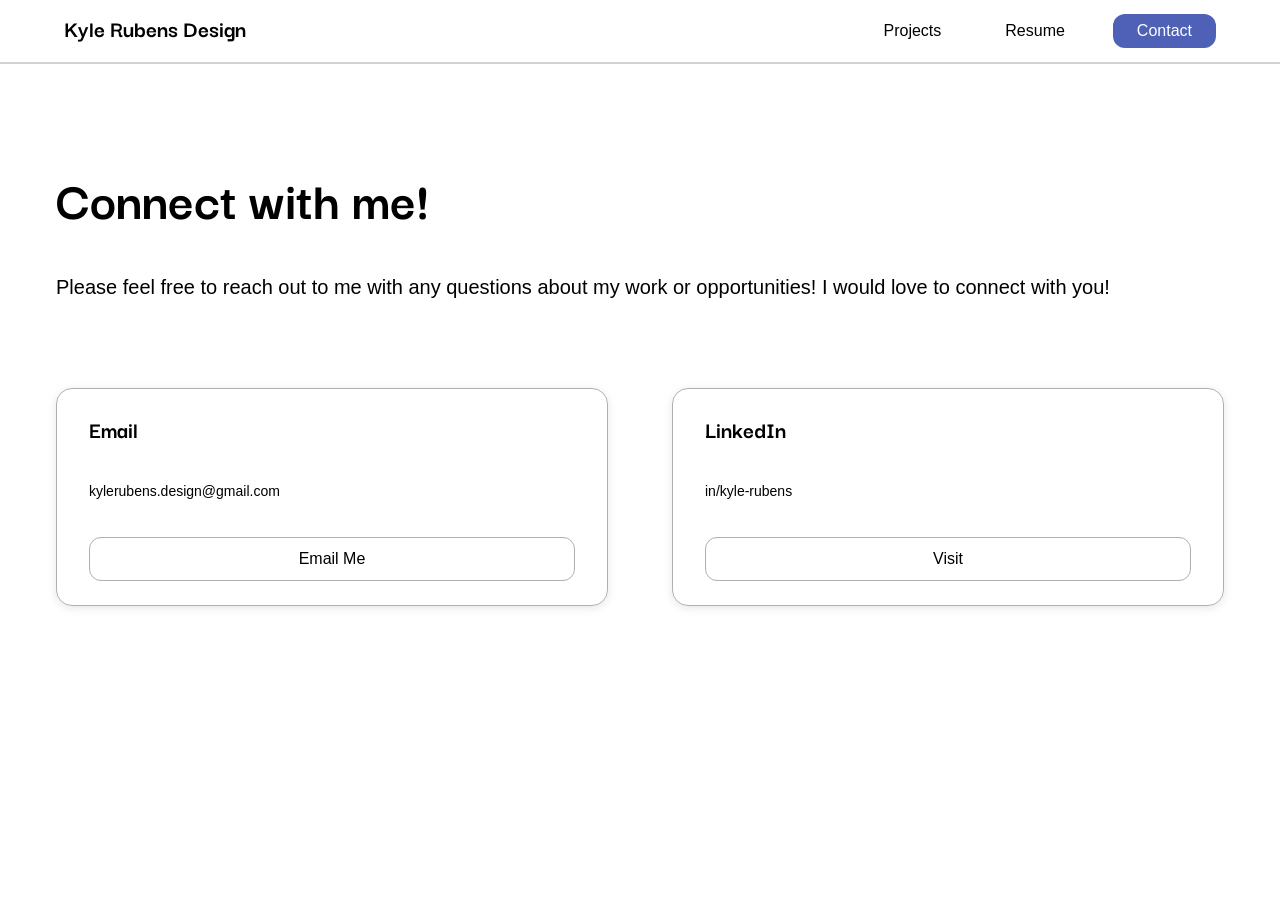
==== contact.html @ 89ff88d1 "Add files via upload" ====
<!DOCTYPE html>
<head>
    <meta charset="UTF-8">
    <meta name="viewport" content="width=device-width, initial-scale=1.0">
    <title>Kyle Rubens Portfolio</title>
    <link rel="stylesheet" href="styles.css">
    <link rel="icon" type"image/x-icon" href="images/Favicon2.png">

    <!-- Add Darker Grotesque Font -->
    <link rel="preconnect" href="https://fonts.googleapis.com">
    <link rel="preconnect" href="https://fonts.gstatic.com" crossorigin>
    <link href="https://fonts.googleapis.com/css2?family=Darker+Grotesque:wght@300..900&display=swap" rel="stylesheet">

</head>
<body>
    <nav class="navbar">
            <div class="logo">
                <a href="index.html">Kyle Rubens Design</a>
            </div>
            <ul class="nav-links">
                <li><a href="index.html#project-list">Projects</a></li>
                <li><a href="resume.html">Resume</a></li>
                <li class="primary-nav-button"><a href="contact.html">Contact</a></li>
            </ul>
    </nav>
    <div class="outer-container">
        <main>
            <h1>Connect with me!</h1>
            <p class="main-subtitle">Please feel free to reach out to me with any questions about my work or opportunities! I would love to connect with you!</p>
            <br>
            <div id="contact-containers">
                <div class="contact-box" id="Email">
                    <h3>Email</h3>
                    <br>
                    <p class="contact-info">kylerubens.design@gmail.com</p>
                    <br>
                    <a href="mailto:kylerubens.design@gmail.com" class="button-small" class="button-outline">Email Me</a>
                </div>
                <div class="contact-box" id="Email">
                    <h3>LinkedIn</h3>
                    <br>
                    <p class="contact-info">in/kyle-rubens</p>
                    <br>
                    <a href="https://www.linkedin.com/in/kyle-rubens/" class="button-small" class="button-outline">Visit</a>
                </div>
            </div>
        </main>
        </section>
    </div>
</body>
---- styles.css ----
/* Css Reset */
*, *::before, *::after {
  box-sizing: border-box;
  margin: 0;
  padding: 0;
}
  

/* Fonts and stuff */
h1, h2, h3, h4, h5, h6 {
    font-family: "Darker Grotesque", sans-serif;
}

p {
    font-family: "Inter", sans-serif;
    font-size: 14px;
    line-height: 24px;
}

h1 {
    font-size: 56px;
}

h2 {
    font-size: 32px;
    font-weight: 700;
}

h3 {
    font-size: 24px;
}

ul {
    list-style: none;
}

html {
    scroll-padding-top: 64px;
}

/* Components */
.button-small {
    font-family: "Inter", sans-serif;
    font-weight: 500;
    font-size: 16px;
    padding: 12px 16px;
    border-radius: 12px;
    border: 1px solid #b0b0b0;
    text-decoration: none;
    color: inherit;
    text-align: center;
}

.button-small:hover {
    background-color:#e3e3e3;
    transition: all 0.2s ease-in;
}

/* Nav */ 

nav {
    display: flex;
    justify-content: space-between;
    align-items: center;
    padding: 0 64px 0 64px;
    background-color: white;
    border-color: rgb(209, 209, 209);
    border-style: solid;
    border-width: 0 0 2px 0;
    position: sticky;
    height: 64px;
    top: 0;
    z-index: 1000;


}

.navbar a {
    text-decoration: none;
    color: inherit;
}

.logo {
    font-family: "Darker Grotesque", sans-serif;
    font-size: 24px;
    font-weight: bold;
    padding-bottom: 6px;
}

.nav-links {
    display: flex;
    gap: 32px;
}

.nav-links li {
    font-family: "Inter", sans-serif;
    font-size: 16px;
    padding: 8px 16px;
    border-radius: 12px;
}

.nav-links li:hover {
    background-color: rgb(235, 235, 235);
    /* font-weight: bold; */
    transition: all 0.2s ease-in;
}

.nav-links .primary-nav-button {
    background-color: #4E61B7;
    padding: 8px 24px;
    color: white;
}

.nav-links .primary-nav-button:hover {
    background-color: #404f94;
    transition: all 0.2s ease-in;
}

/* Body */

/*
body {
    display: flex;
    flex-direction: column;
} */

.outer-container {
    max-width: 1200px;
    margin: auto;
    padding: 0 16px 0 16px;
}

/* Main */

main {
    display: flex;
    flex-direction: column;
    gap: 32px;
    padding: 96px 0 96px 0;
}

.main-subtitle {
    font-weight: normal;
    font-size: 20px;
    line-height: 38px;
}

/* The rest of the body */

#project-list {
    display: flex;
    flex-direction: column;
    gap: 32px;
}

#project-list ul {
    display: flex;
    flex-direction: row;
    gap: 40px;
}

.card-project {
    display: flex;
    flex-direction: column;
    gap: 16px;
    width: 100%;
    /* border: 1px solid rgb(176, 176, 176);
    box-shadow: 0 2px 10px rgba(0,0,0,0.1);
    border-radius: 8px; */
    padding: 16px;
    text-decoration: none;
    color: inherit;
    border-radius: 16px;
}

.card-project:hover {
    background-color: rgb(238, 238, 243);
    box-shadow: 0 2px 10px rgba(0,0,0,0.3);
    transition: all 0.2s ease-in;
}

.card-project__label {
    display: flex;
    flex-direction: column;
    gap: 8px;

}

#placeholder {
    height: 800px;
}

/* project page */

.notion-preview {
    position: absolute;
    height: calc(100vh - 64px);
    top: 64px;
}

.resume-preview {
    position: absolute;
    height: calc(100vh - 64px);
    top: 64px;
}

body {
    margin: 0;
}

/* Contact Page */

#contact-containers {
    display: flex;
    gap: 64px;
}

.contact-box {
    display: flex;
    flex-direction: column;
    gap: 8px;
    width: 100%;
    border: 1px solid rgb(176, 176, 176);
    border-radius: 16px;
    padding: 24px 32px;
    box-shadow: 0 2px 10px rgba(0,0,0,0.1);
}

.contact-box:hover {
    box-shadow: 0 2px 10px rgba(0,0,0,0.3);
    transition: all 0.2s ease-in;
}

/* .contact-box a {
    width: fit-content;
} */

.contact-info {
    font-weight: 500;
}
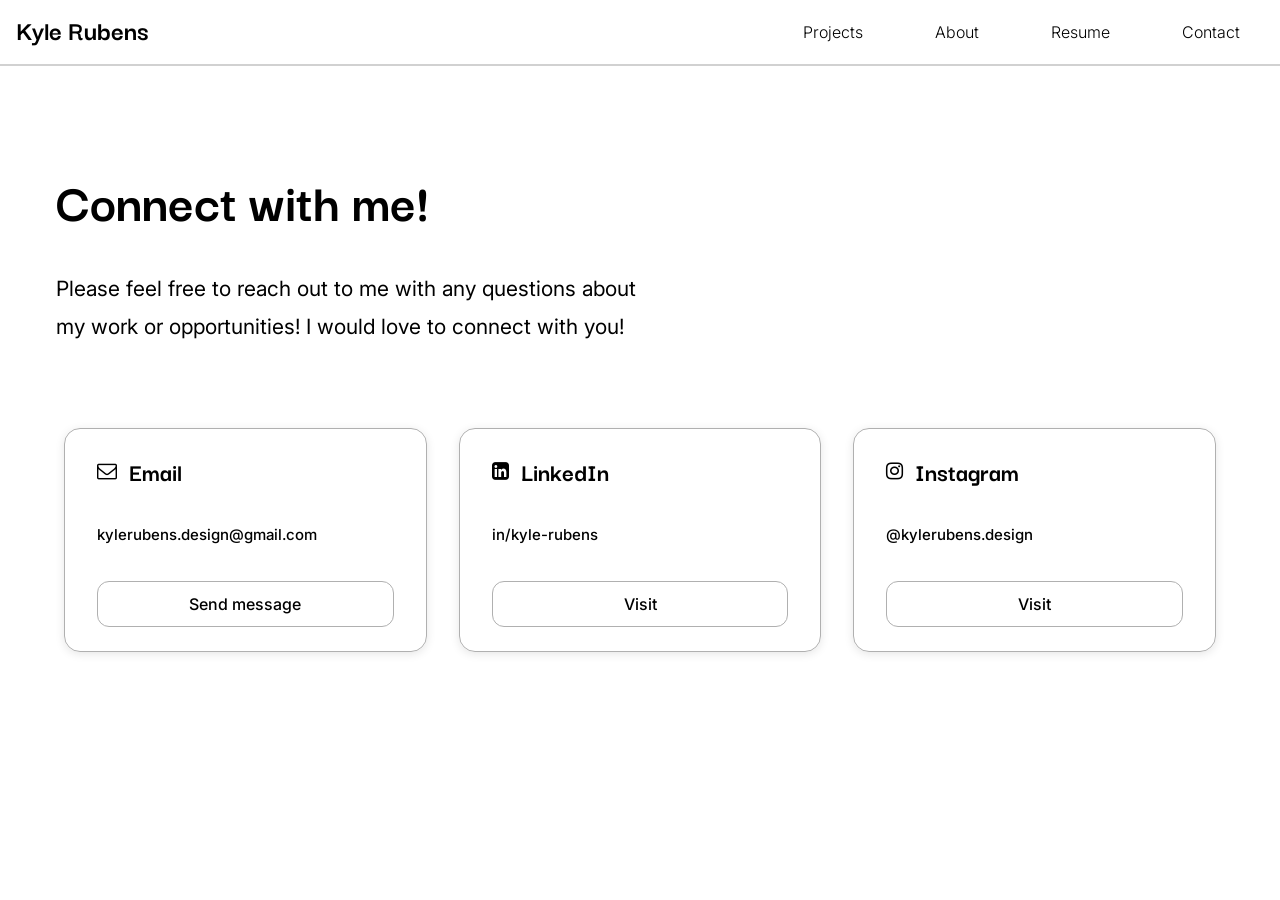
==== commit b0159e99: "Add files via upload" ====
--- a/contact.html
+++ b/contact.html
@@ -2,25 +2,36 @@
 <head>
     <meta charset="UTF-8">
     <meta name="viewport" content="width=device-width, initial-scale=1.0">
-    <title>Kyle Rubens Portfolio</title>
+    <title>Kyle Rubens | UX Portfolio</title>
     <link rel="stylesheet" href="styles.css">
-    <link rel="icon" type"image/x-icon" href="images/Favicon2.png">
+    <link rel="icon" type"image/x-icon" href="images/Favicon.png">
 
-    <!-- Add Darker Grotesque Font -->
+    <!-- Add Darker Grotesque and Inter Font, Material Icons -->
     <link rel="preconnect" href="https://fonts.googleapis.com">
     <link rel="preconnect" href="https://fonts.gstatic.com" crossorigin>
     <link href="https://fonts.googleapis.com/css2?family=Darker+Grotesque:wght@300..900&display=swap" rel="stylesheet">
-
+    <link href="https://fonts.googleapis.com/css2?family=Inter:ital,opsz,wght@0,14..32,100..900;1,14..32,100..900&display=swap" rel="stylesheet">
+    <link rel="stylesheet" href="https://fonts.googleapis.com/css2?family=Material+Symbols+Rounded:opsz,wght,FILL,GRAD@20..48,100..700,0..1,-50..200" />
+    <!-- FontAwesome Icons -->
+    <link rel="stylesheet" href="https://cdnjs.cloudflare.com/ajax/libs/font-awesome/4.7.0/css/font-awesome.min.css">
 </head>
 <body>
-    <nav class="navbar">
+    <nav class="navbar" id="navbar-id">
             <div class="logo">
-                <a href="index.html">Kyle Rubens Design</a>
+                <a href="index.html">Kyle Rubens</a>
             </div>
-            <ul class="nav-links">
-                <li><a href="index.html#project-list">Projects</a></li>
+
+            <a href="#" class="toggle-button" id="hamburger">
+                <span class="bar"></span>
+                <span class="bar"></span>
+                <span class="bar"></span>
+            </a>
+
+            <ul class="nav-links" id="nav-menu">
+                <li><a id="projects-button" href="index.html#project-list">Projects</a></li>
+                <li><a id="about-button" href="index.html#about">About</a></li>
                 <li><a href="resume.html">Resume</a></li>
-                <li class="primary-nav-button"><a href="contact.html">Contact</a></li>
+                <li><a href="contact.html">Contact</a></li>
             </ul>
     </nav>
     <div class="outer-container">
@@ -30,21 +41,29 @@
             <br>
             <div id="contact-containers">
                 <div class="contact-box" id="Email">
-                    <h3>Email</h3>
+                    <h3><i class="fa fa-envelope-o" style="font-size:20px"></i> Email</h3>
                     <br>
                     <p class="contact-info">kylerubens.design@gmail.com</p>
                     <br>
-                    <a href="mailto:kylerubens.design@gmail.com" class="button-small" class="button-outline">Email Me</a>
+                    <a href="mailto:kylerubens.design@gmail.com" class="button-small" class="button-outline">Send message</a>
                 </div>
-                <div class="contact-box" id="Email">
-                    <h3>LinkedIn</h3>
+                <div class="contact-box" id="Linkedin">
+                    <h3><i class="fa fa-linkedin-square" style="font-size:20px"></i> LinkedIn</h3>
                     <br>
                     <p class="contact-info">in/kyle-rubens</p>
                     <br>
                     <a href="https://www.linkedin.com/in/kyle-rubens/" class="button-small" class="button-outline">Visit</a>
                 </div>
+                <div class="contact-box" id="Instagram">
+                    <h3><i class="fa fa-instagram" style="font-size:20px"></i> Instagram</h3>
+                    <br>
+                    <p class="contact-info">@kylerubens.design</p>
+                    <br>
+                    <a href="https://www.instagram.com/kylerubens.design/?hl=en" class="button-small" class="button-outline">Visit</a>
+                </div>
             </div>
         </main>
         </section>
     </div>
+    <script src="script.js"></script>
 </body>
--- a/styles.css
+++ b/styles.css
@@ -5,16 +5,41 @@
   padding: 0;
 }
   
-
-/* Fonts and stuff */
+/* Google Fonts */
+/* .inter-<uniquifier> {
+  font-family: "Inter", sans-serif;
+  font-optical-sizing: auto;
+  font-weight: <weight>;
+  font-style: normal;
+} */
+
+
+/* Preset Attributes for Fonts and Elements */
+html {
+    scroll-padding-top: 64px;
+}
+
 h1, h2, h3, h4, h5, h6 {
     font-family: "Darker Grotesque", sans-serif;
 }
 
 p {
     font-family: "Inter", sans-serif;
-    font-size: 14px;
+    font-size: 15px;
     line-height: 24px;
+}
+
+figure {
+    display: flex;
+    flex-direction: column;
+    gap: 12px;
+}
+
+figcaption {
+    font-family: "Inter", sans-serif;
+    font-size: 15px;
+    line-height: 24px;
+    color: rgb(78, 78, 78);
 }
 
 h1 {
@@ -27,16 +52,18 @@
 }
 
 h3 {
-    font-size: 24px;
+    font-size: 26px;
 }
 
 ul {
     list-style: none;
 }
 
-html {
-    scroll-padding-top: 64px;
-}
+img {
+    width: 100%;
+    border-radius: 8px;
+}
+
 
 /* Components */
 .button-small {
@@ -58,21 +85,19 @@
 
 /* Nav */ 
 
-nav {
+.navbar {
     display: flex;
     justify-content: space-between;
     align-items: center;
-    padding: 0 64px 0 64px;
+    padding: 0 64px;
     background-color: white;
     border-color: rgb(209, 209, 209);
     border-style: solid;
     border-width: 0 0 2px 0;
     position: sticky;
-    height: 64px;
+    /* height: 64px; */
     top: 0;
     z-index: 1000;
-
-
 }
 
 .navbar a {
@@ -82,24 +107,32 @@
 
 .logo {
     font-family: "Darker Grotesque", sans-serif;
-    font-size: 24px;
+    font-size: 28px;
     font-weight: bold;
     padding-bottom: 6px;
+    height: 64px;
+    display: flex;
+    align-items: center;
 }
 
 .nav-links {
     display: flex;
-    gap: 32px;
-}
-
-.nav-links li {
+    gap: 24px;
+    justify-content: center;
+    align-items: center;
+
+}
+
+.nav-links a {
+    display: block;
     font-family: "Inter", sans-serif;
+    font-weight: 300;
     font-size: 16px;
-    padding: 8px 16px;
+    padding: 12px 24px;
     border-radius: 12px;
 }
 
-.nav-links li:hover {
+.nav-links a:hover {
     background-color: rgb(235, 235, 235);
     /* font-weight: bold; */
     transition: all 0.2s ease-in;
@@ -107,13 +140,30 @@
 
 .nav-links .primary-nav-button {
     background-color: #4E61B7;
-    padding: 8px 24px;
+    /* padding: 12px 32px; */
     color: white;
 }
 
 .nav-links .primary-nav-button:hover {
     background-color: #404f94;
     transition: all 0.2s ease-in;
+}
+
+/* Hide hamburger by default */
+.toggle-button {
+  display: none;
+  flex-direction: column;
+  justify-content: space-between;
+  width: 52px;
+  height: 50px;
+  padding: 16px 12px;
+}
+
+.toggle-button .bar {
+  height: 2.2px;
+  width: 100%;
+  background-color: rgb(0, 0, 0);
+  border-radius: 40px;
 }
 
 /* Body */
@@ -136,34 +186,47 @@
     display: flex;
     flex-direction: column;
     gap: 32px;
-    padding: 96px 0 96px 0;
+    padding: 96px 0 64px 0;
 }
 
 .main-subtitle {
     font-weight: normal;
-    font-size: 20px;
+    font-size: 21px;
     line-height: 38px;
-}
-
-/* The rest of the body */
-
-#project-list {
+    max-width: 600px;
+}
+
+/* Home - Projects */
+
+section {
     display: flex;
     flex-direction: column;
     gap: 32px;
-}
-
-#project-list ul {
-    display: flex;
+    padding: 48px 0;
+}
+
+.project-card-container {
+    display: flex;
+    flex-wrap: wrap;
     flex-direction: row;
     gap: 40px;
 }
 
 .card-project {
     display: flex;
-    flex-direction: column;
-    gap: 16px;
-    width: 100%;
+    flex: 0 0 calc(50% - 40px);
+    max-width: 564px;
+    margin-left: auto;
+    margin-right: auto;
+    border-radius: 16px;
+}
+
+.card-project a {
+    display: flex;
+    flex-direction: column;
+    gap: 24px;
+    height: 100%;
+    /* width: 100%; */
     /* border: 1px solid rgb(176, 176, 176);
     box-shadow: 0 2px 10px rgba(0,0,0,0.1);
     border-radius: 8px; */
@@ -182,15 +245,73 @@
 .card-project__label {
     display: flex;
     flex-direction: column;
-    gap: 8px;
-
+    gap: 10px;
+}
+
+.badge {
+    display: flex;
+    align-items: center;
+    justify-content: center;
+    width: fit-content;
+    background-color: rgb(239, 239, 239);
+    padding: 2px 16px 2px 12px;
+    border-radius: 999px;
+    gap: 4px;
+    font-size: 15px;
+}
+
+.material-symbols-rounded {
+  font-variation-settings:
+  'FILL' 0,
+  'wght' 500,
+  'GRAD' 0,
+  'opsz' 20;
+  transform: scale(.65);
+}
+
+/* Home - About Me*/
+
+#bio-container {
+    display: flex;
+    flex-wrap: wrap;
+    gap: 96px;
+    max-width: 800px;
+    margin: auto;
+    padding: 32px 0;
+}
+
+#bio-text {
+    display: flex;
+    flex-direction: column;
+    flex: 0 1 360px;
+    gap: 32px;
+}
+
+#bio-text p {
+    font-size: 16px;
+}
+
+#bio-images {
+    display: flex;
+    flex-direction: column;
+    flex: 1 1 260px;
+    gap: 32px;
+}
+
+#bio-text a {
+    text-decoration: none;
+    /* color: rgb(82, 0, 188); */
+}
+
+#bio-text a:link {
+    color: #0313c5;
 }
 
 #placeholder {
-    height: 800px;
-}
-
-/* project page */
+    height: calc(100vh / 2);
+}
+
+/* Project & Resume Pages */
 
 .notion-preview {
     position: absolute;
@@ -198,10 +319,9 @@
     top: 64px;
 }
 
-.resume-preview {
+#resume-preview-id {
     position: absolute;
     height: calc(100vh - 64px);
-    top: 64px;
 }
 
 body {
@@ -212,18 +332,23 @@
 
 #contact-containers {
     display: flex;
-    gap: 64px;
+    flex-wrap: wrap;
+    gap: 40px;
+    align-items: center;
+    justify-content: center;
 }
 
 .contact-box {
     display: flex;
     flex-direction: column;
+    flex: 0 0 calc((100% - 80px) / 3);
     gap: 8px;
     width: 100%;
     border: 1px solid rgb(176, 176, 176);
     border-radius: 16px;
     padding: 24px 32px;
     box-shadow: 0 2px 10px rgba(0,0,0,0.1);
+    max-width: 420px;
 }
 
 .contact-box:hover {
@@ -237,4 +362,100 @@
 
 .contact-info {
     font-weight: 500;
+}
+
+.contact-box h3 {
+    display: flex;
+    gap: 12px;
+    align-items: center;
+}
+
+/* Navbar padding adjustment */
+
+@media(max-width: 1320px){
+    .navbar {
+        padding: 0 16px;
+    }
+    #contact-containers {
+        gap: 32px;
+    }
+}
+
+@media(max-width: 960px) {
+    .card-project {
+        flex: 0 0 100%;
+    }
+    .contact-box {
+        flex: 0 0 calc((100% - 40px) / 2);
+    }
+}
+
+/* Hide buttons on mobile */
+@media(max-width: 700px){
+    /* show hamburger */
+    .toggle-button {
+        display: flex;
+    }
+
+    /* shrink logo */
+    /* .logo {
+        font-size: 24px;
+    } */
+    
+    /* hide links by default.*/
+    .nav-links {
+        display: none;
+        width: 100%;
+        flex-direction: column;
+        gap: 16px;
+    }
+
+    .navbar {
+        flex-direction: row;
+        flex-wrap: wrap;
+        gap: 16px;
+        align-content: flex-start;
+    }
+
+    .navbar li {
+        width: 100%;
+    }
+
+    .nav-links a {
+        padding: 16px 16px;
+        width: 100%;
+        text-align: center;
+    }
+
+    /* .nav-links li {
+        text-align: center;
+        height: 48px;
+    } */
+
+    /* toggled by JS */
+    .nav-links.active {
+        display: flex;
+    }
+
+    .navbar.active {
+        height: 100vh;
+    }
+
+    /* .resume-preview.active {
+        display: none;
+    } */
+
+    #bio-text {
+        flex: auto;
+    }
+
+    #bio-images {
+        max-width: 400px;
+        margin: auto;
+    }
+
+    .contact-box {
+        flex: 0 0 100%;
+    }
+
 }
